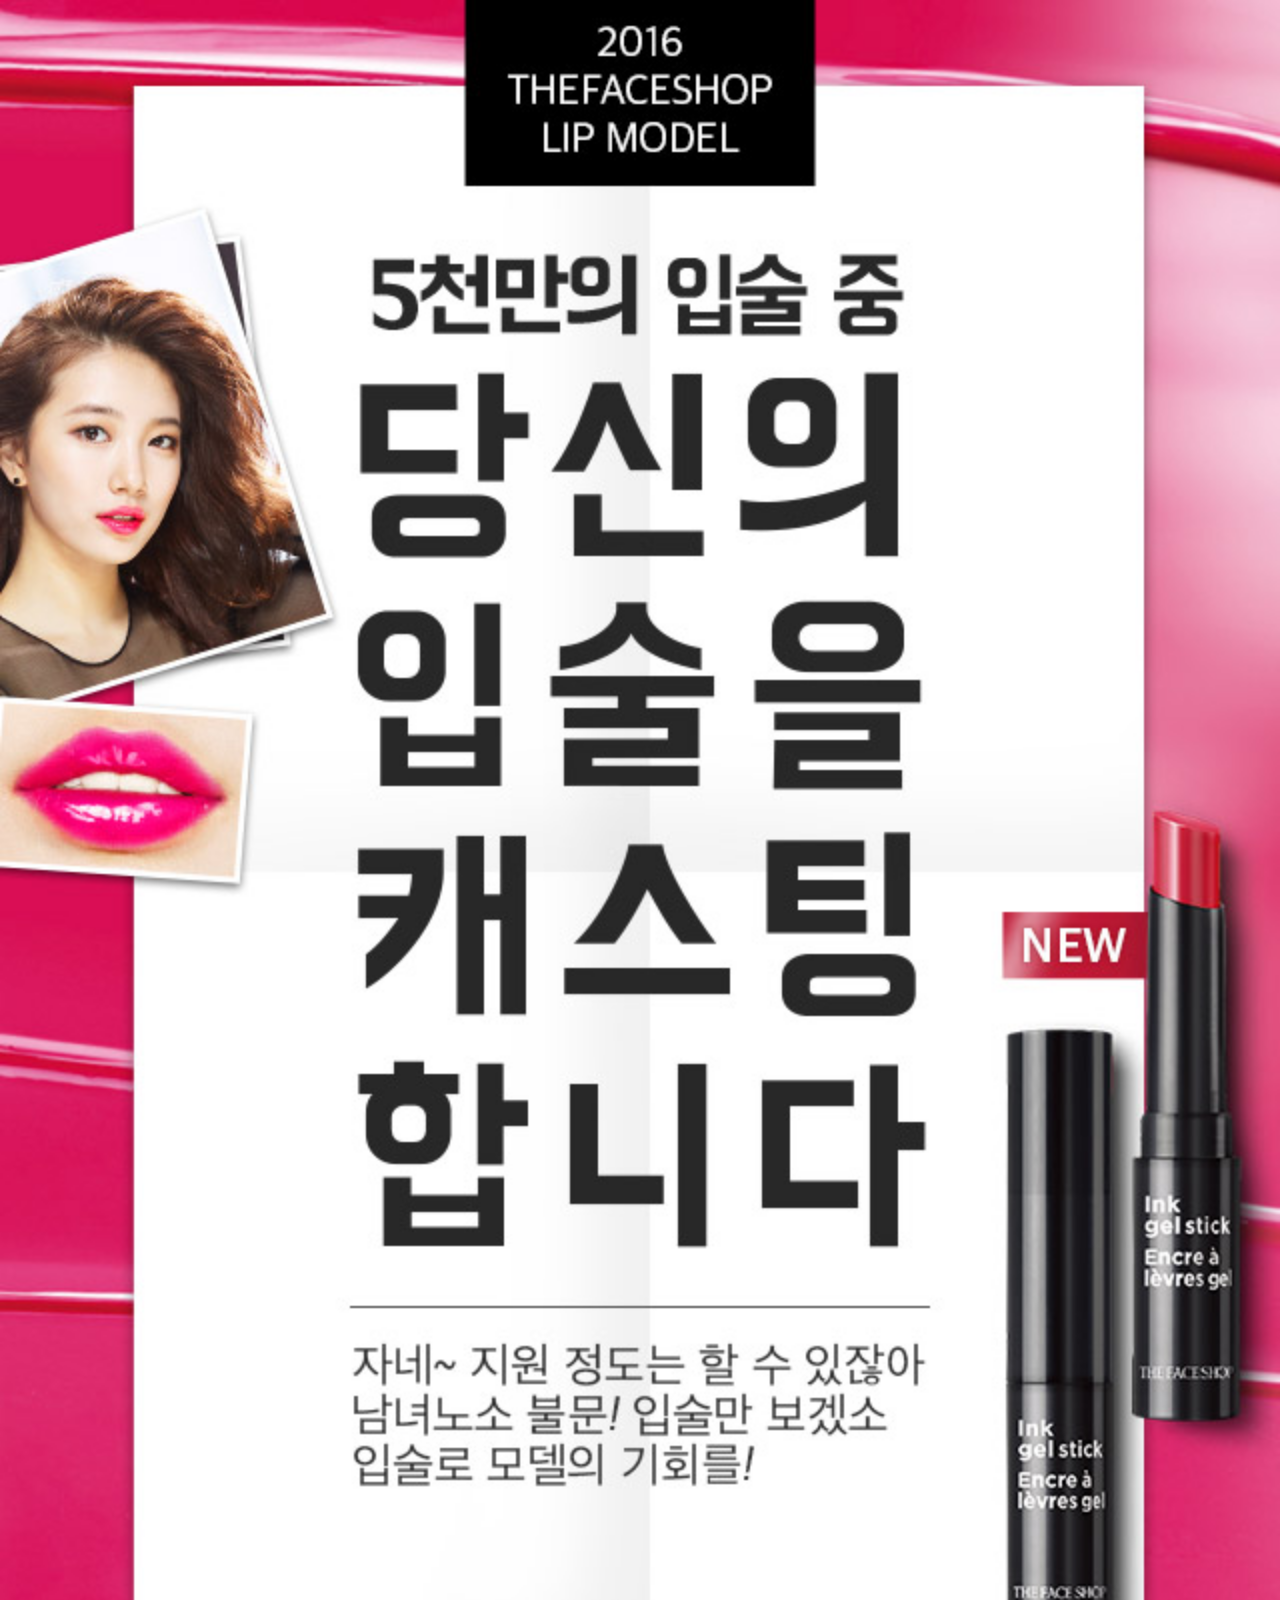
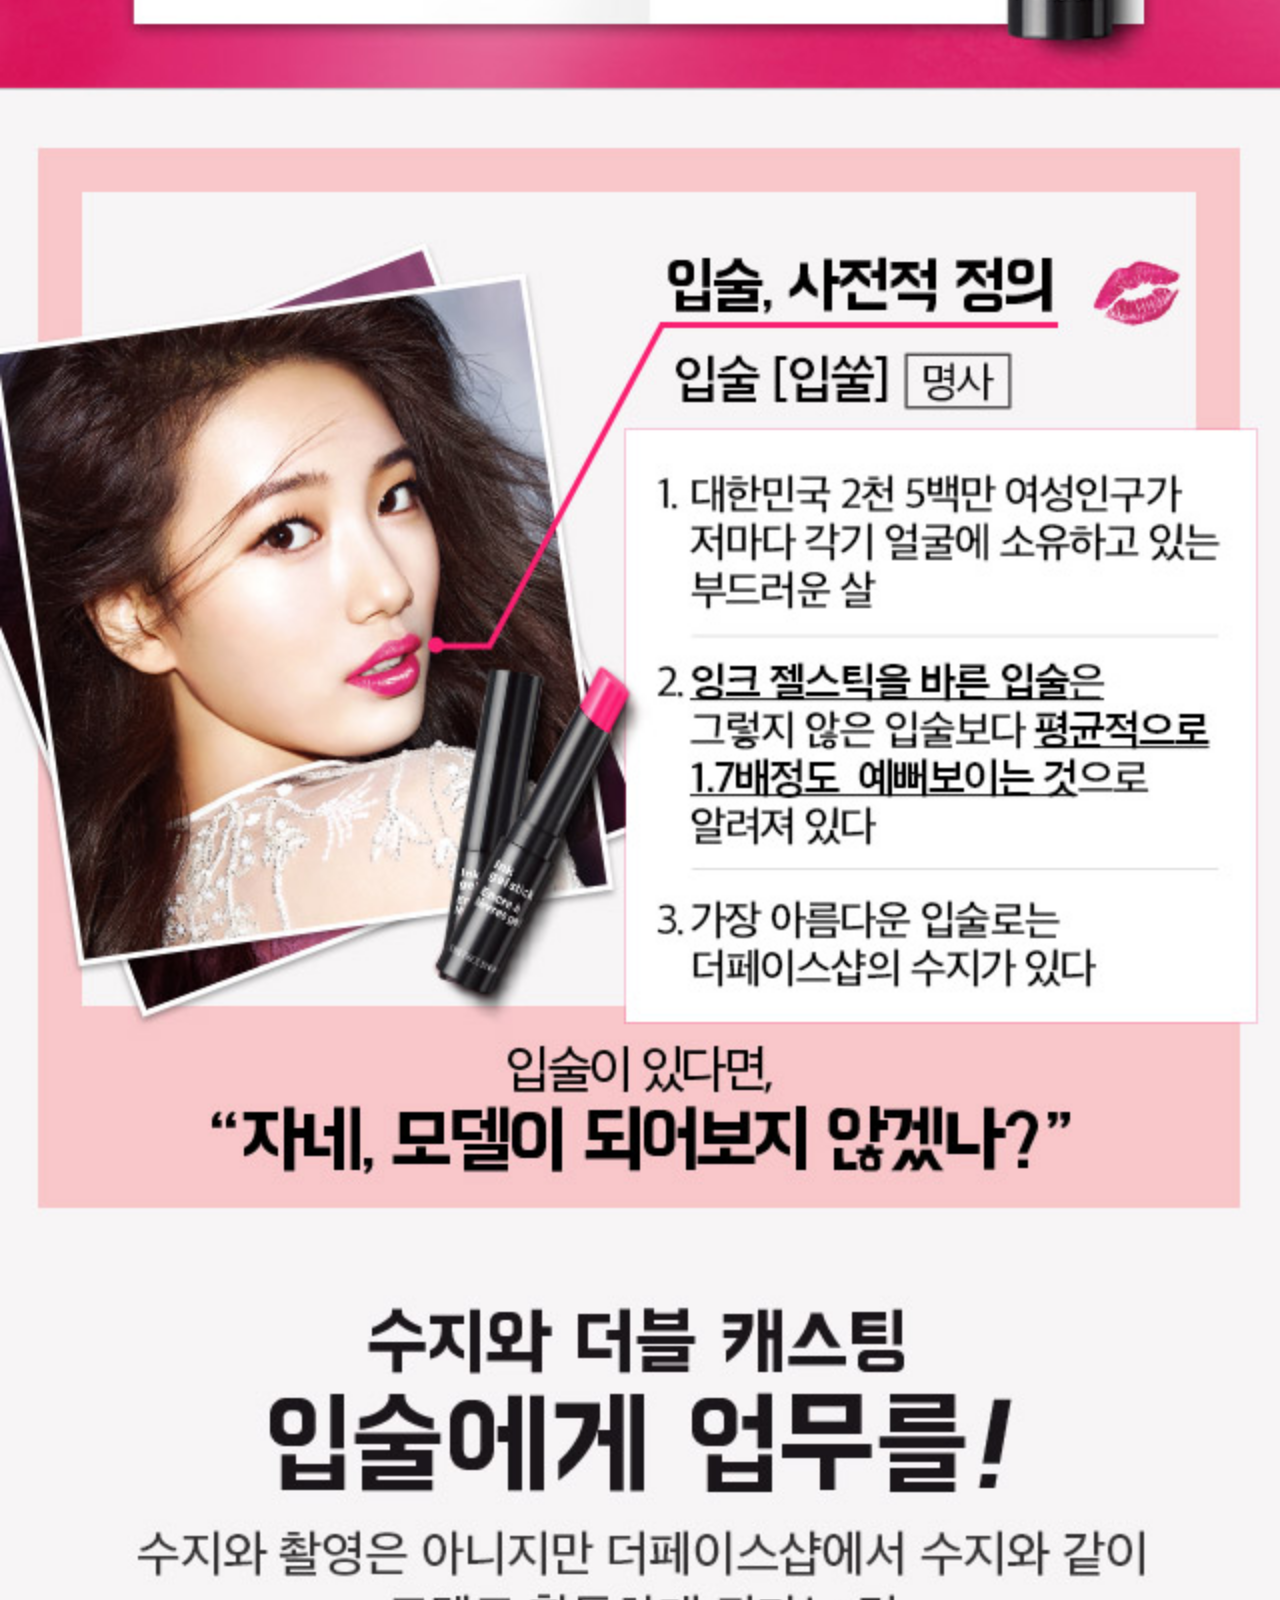
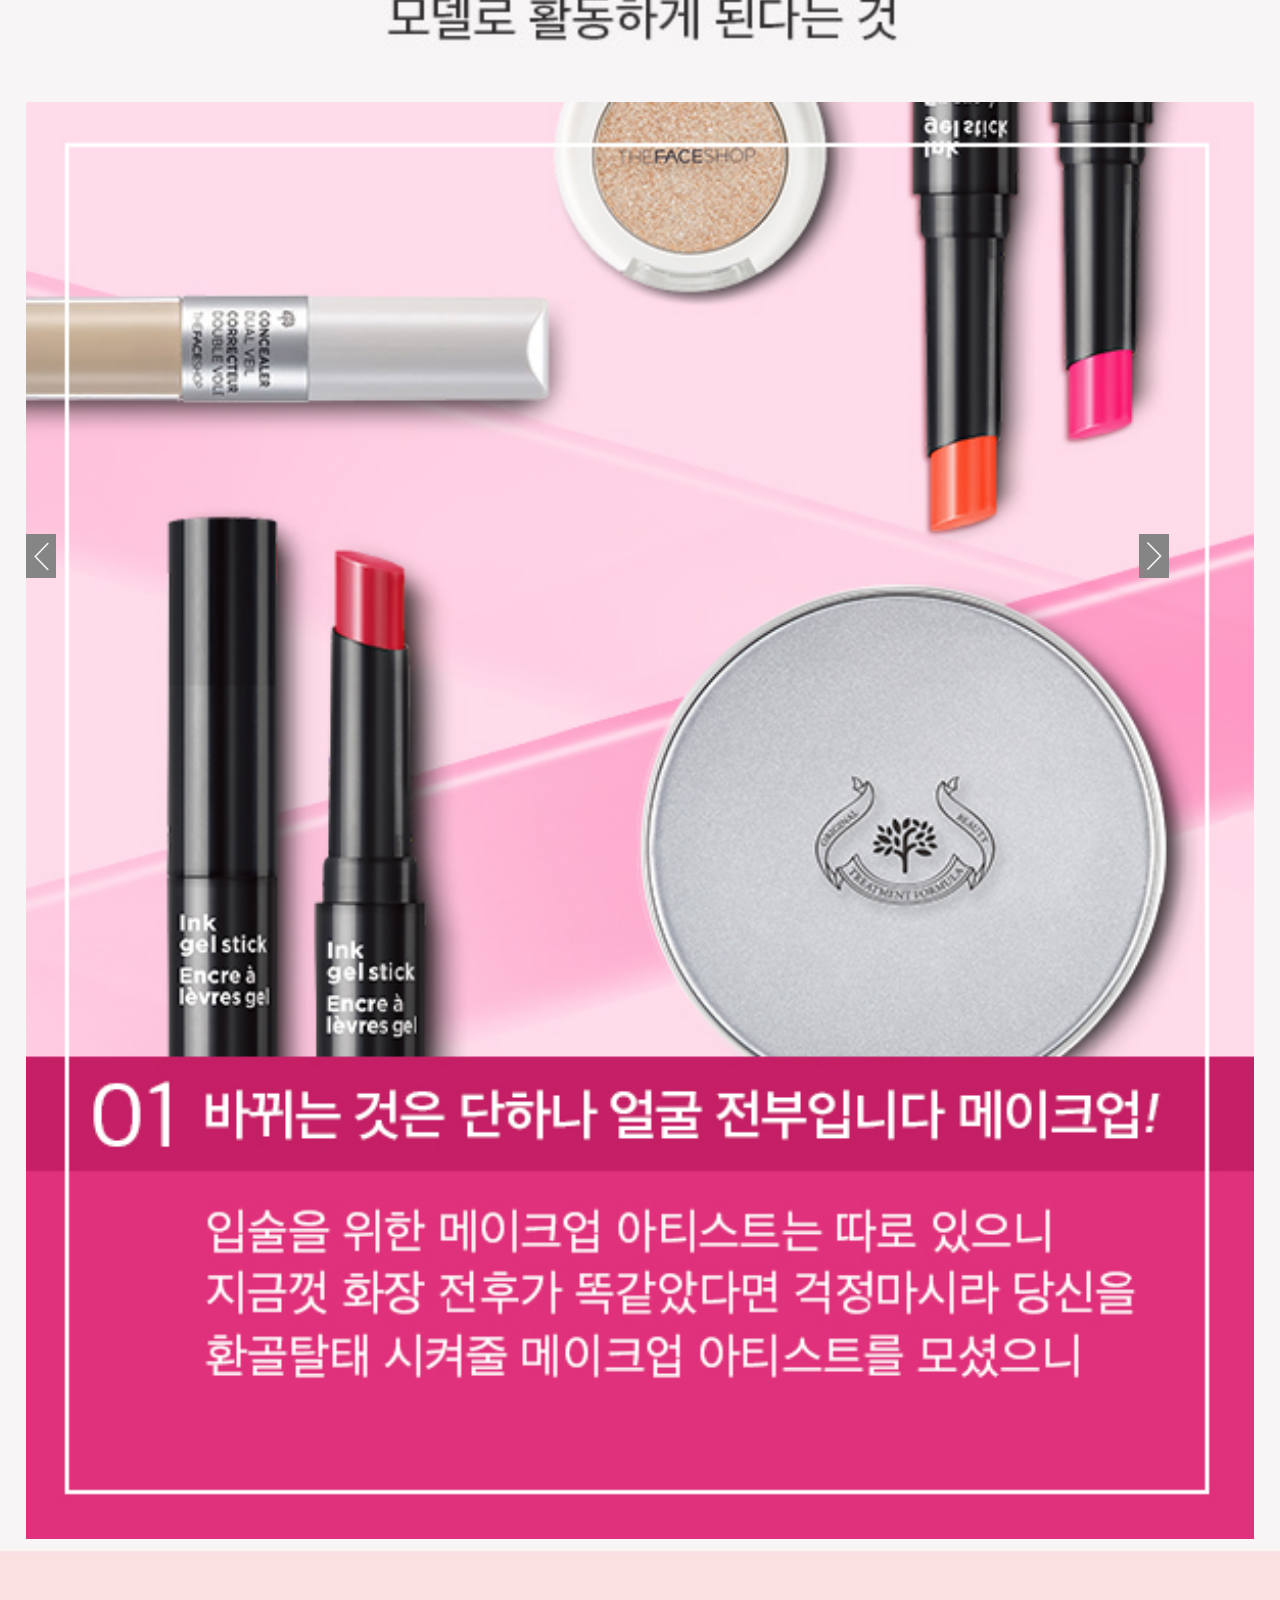
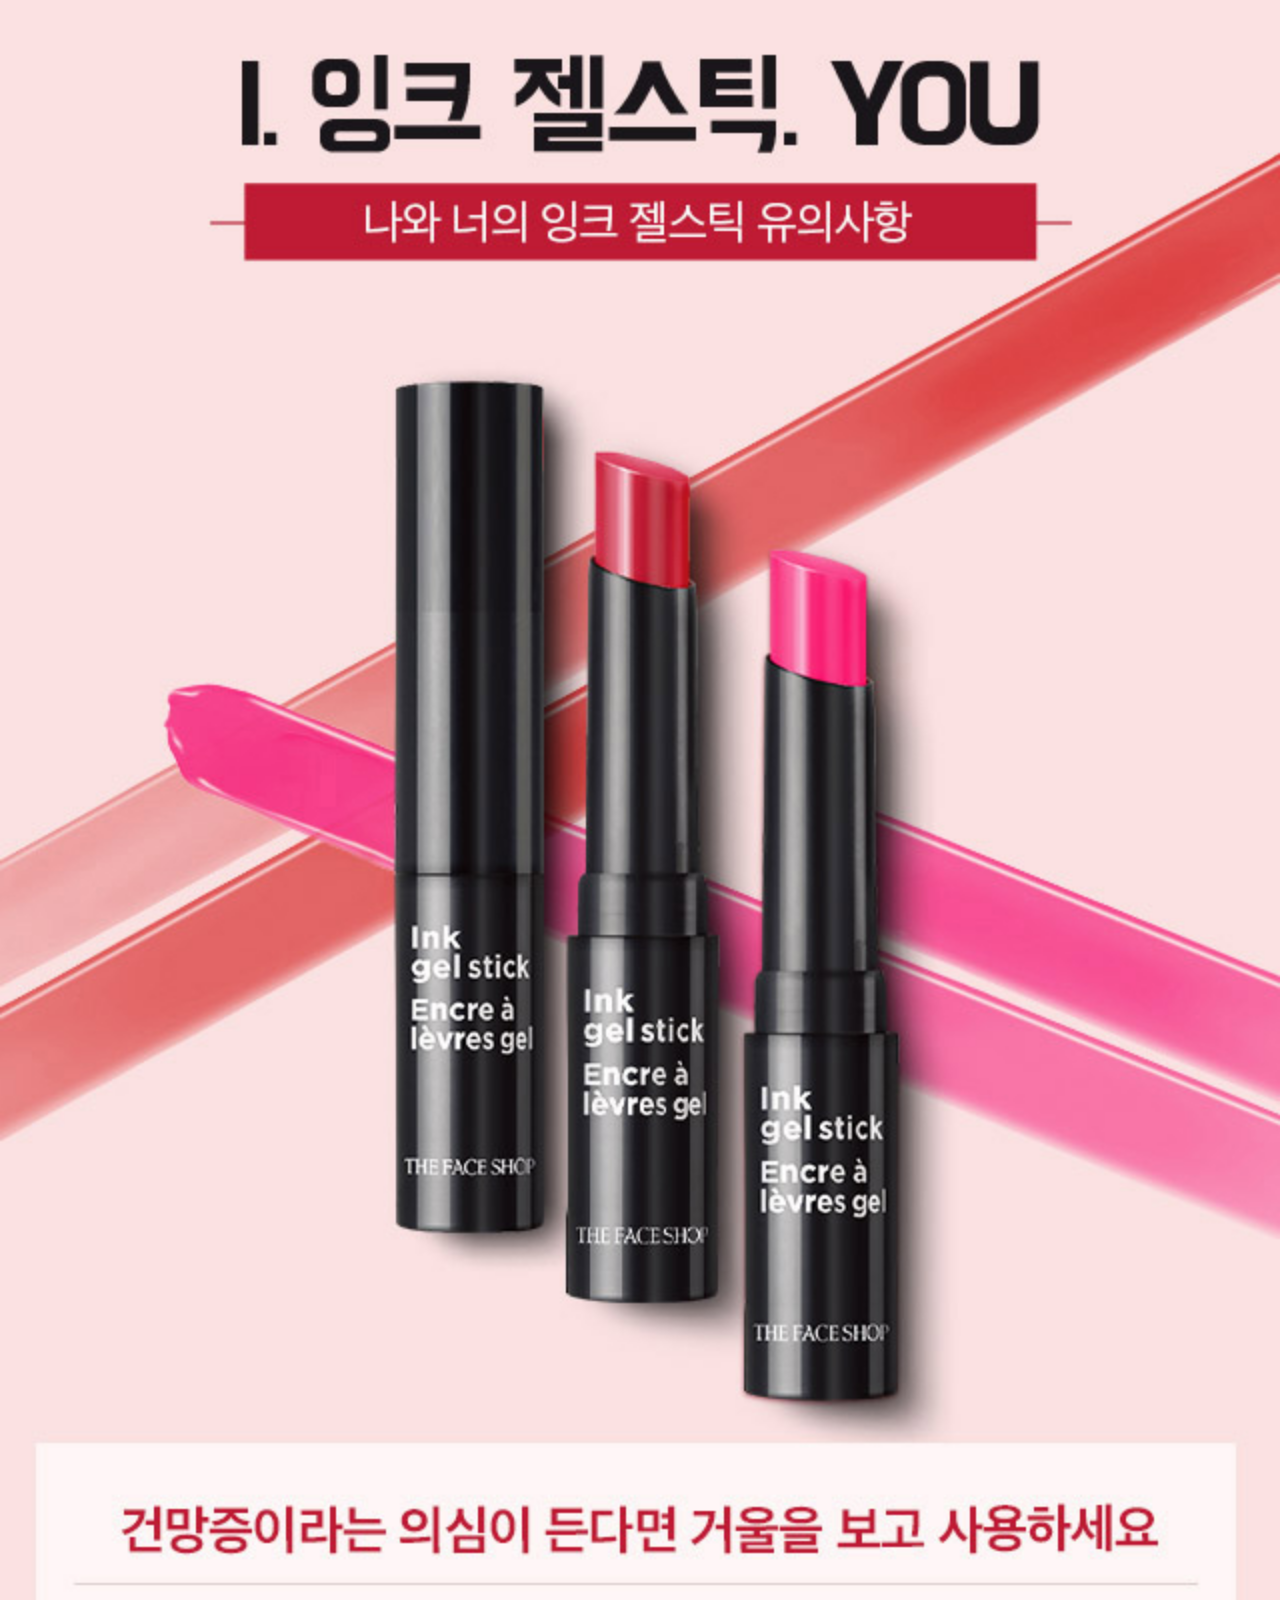
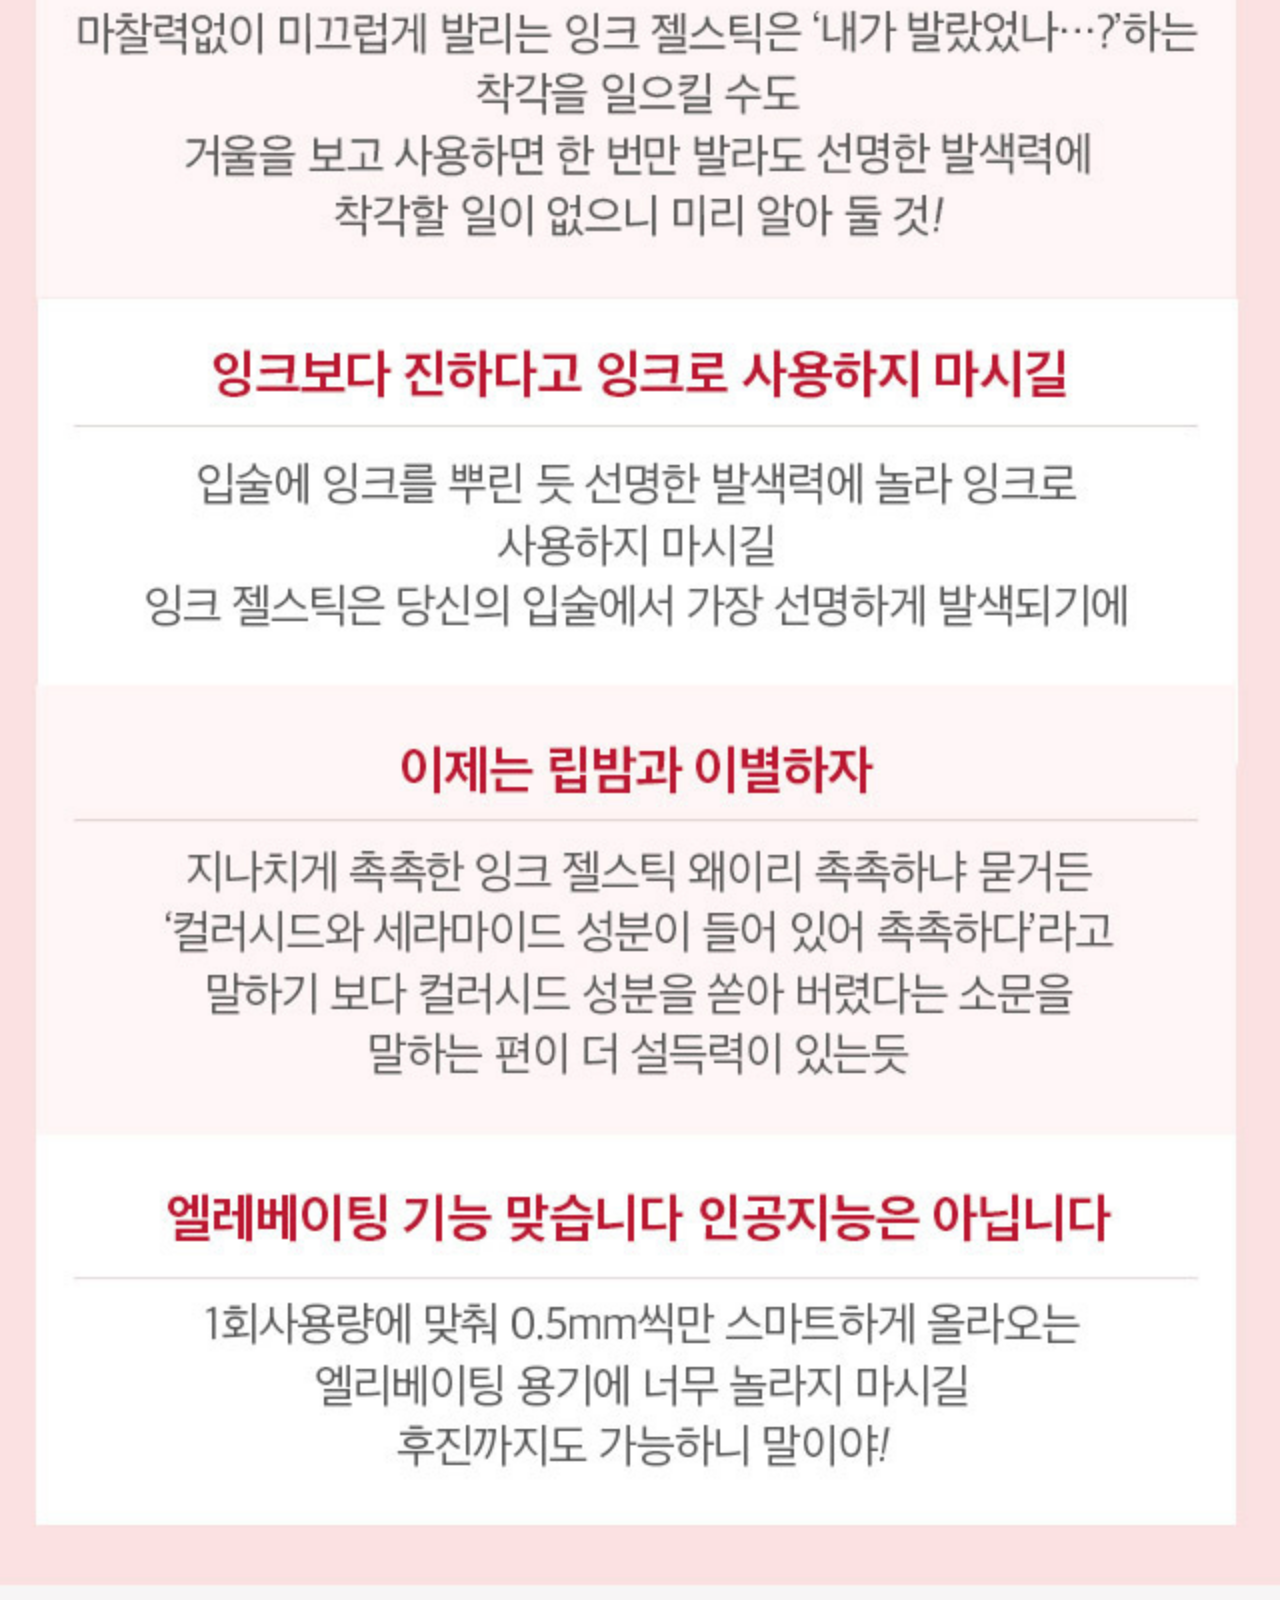
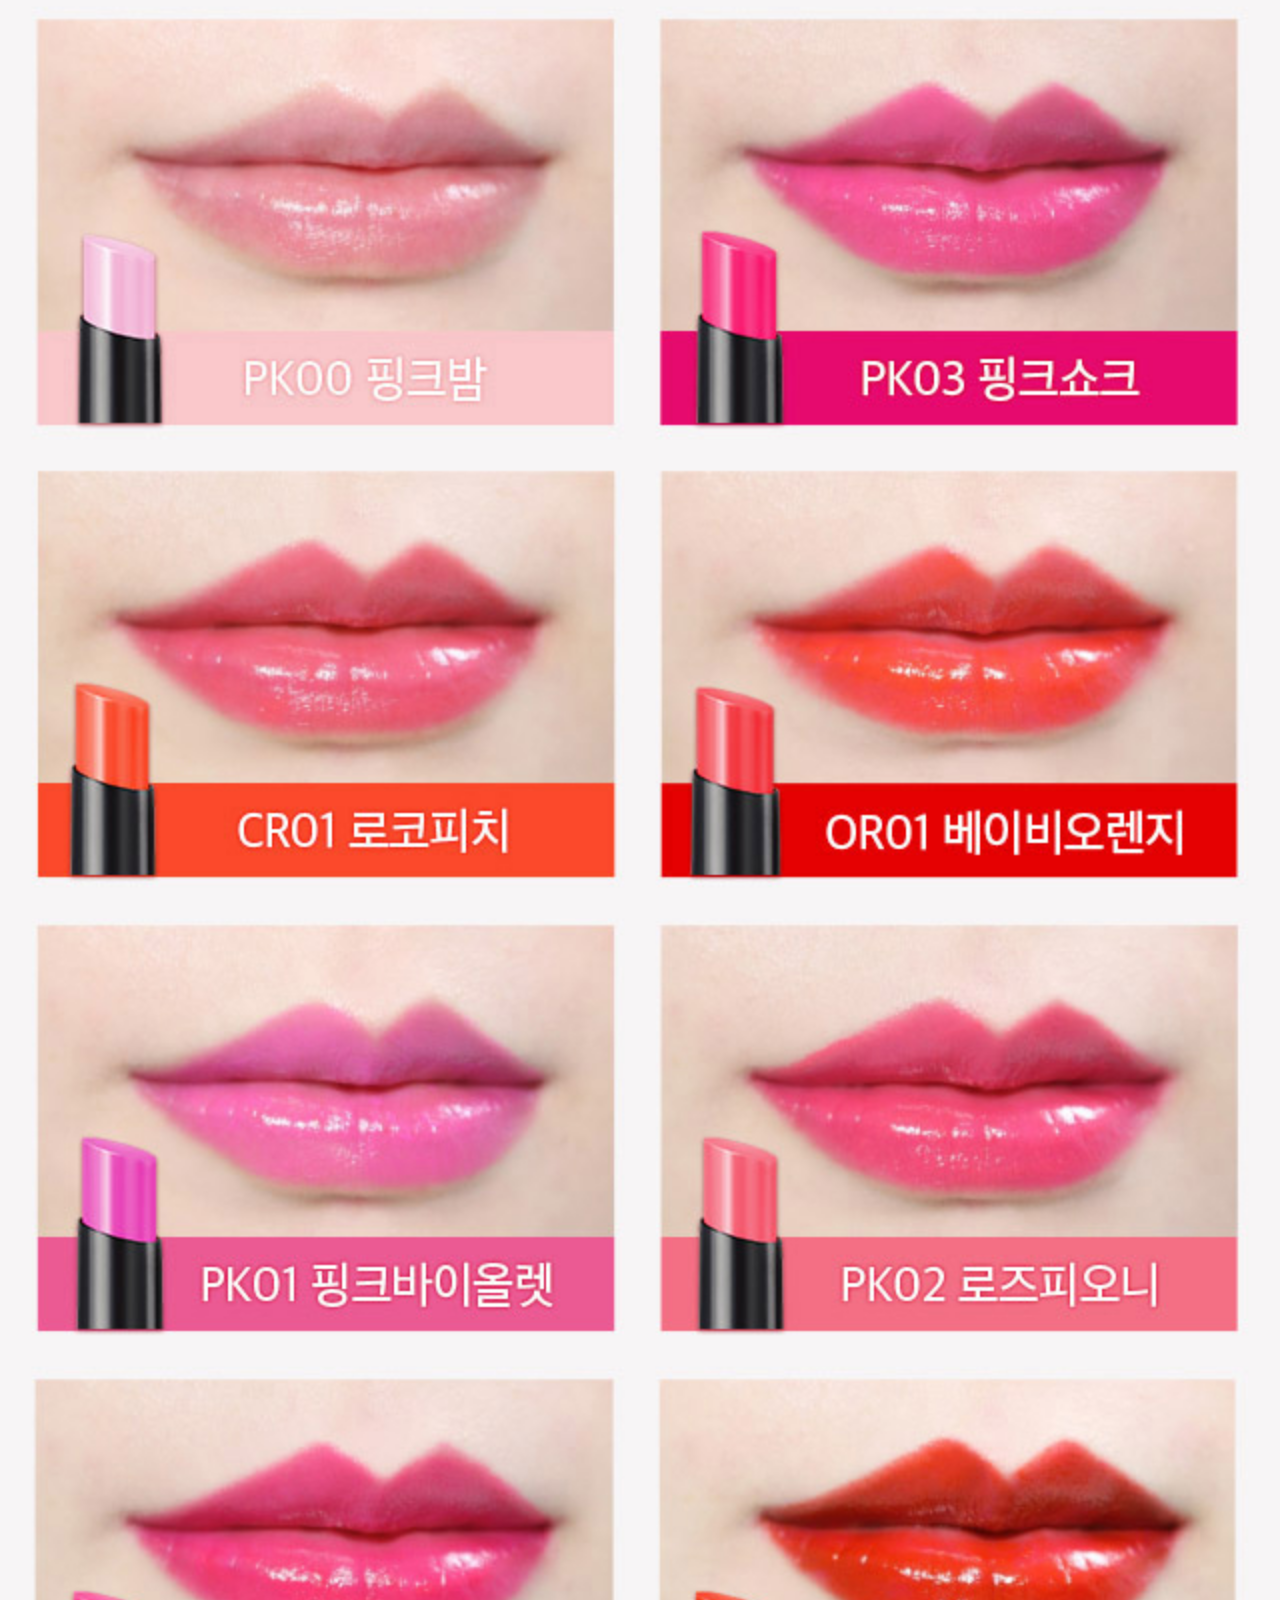
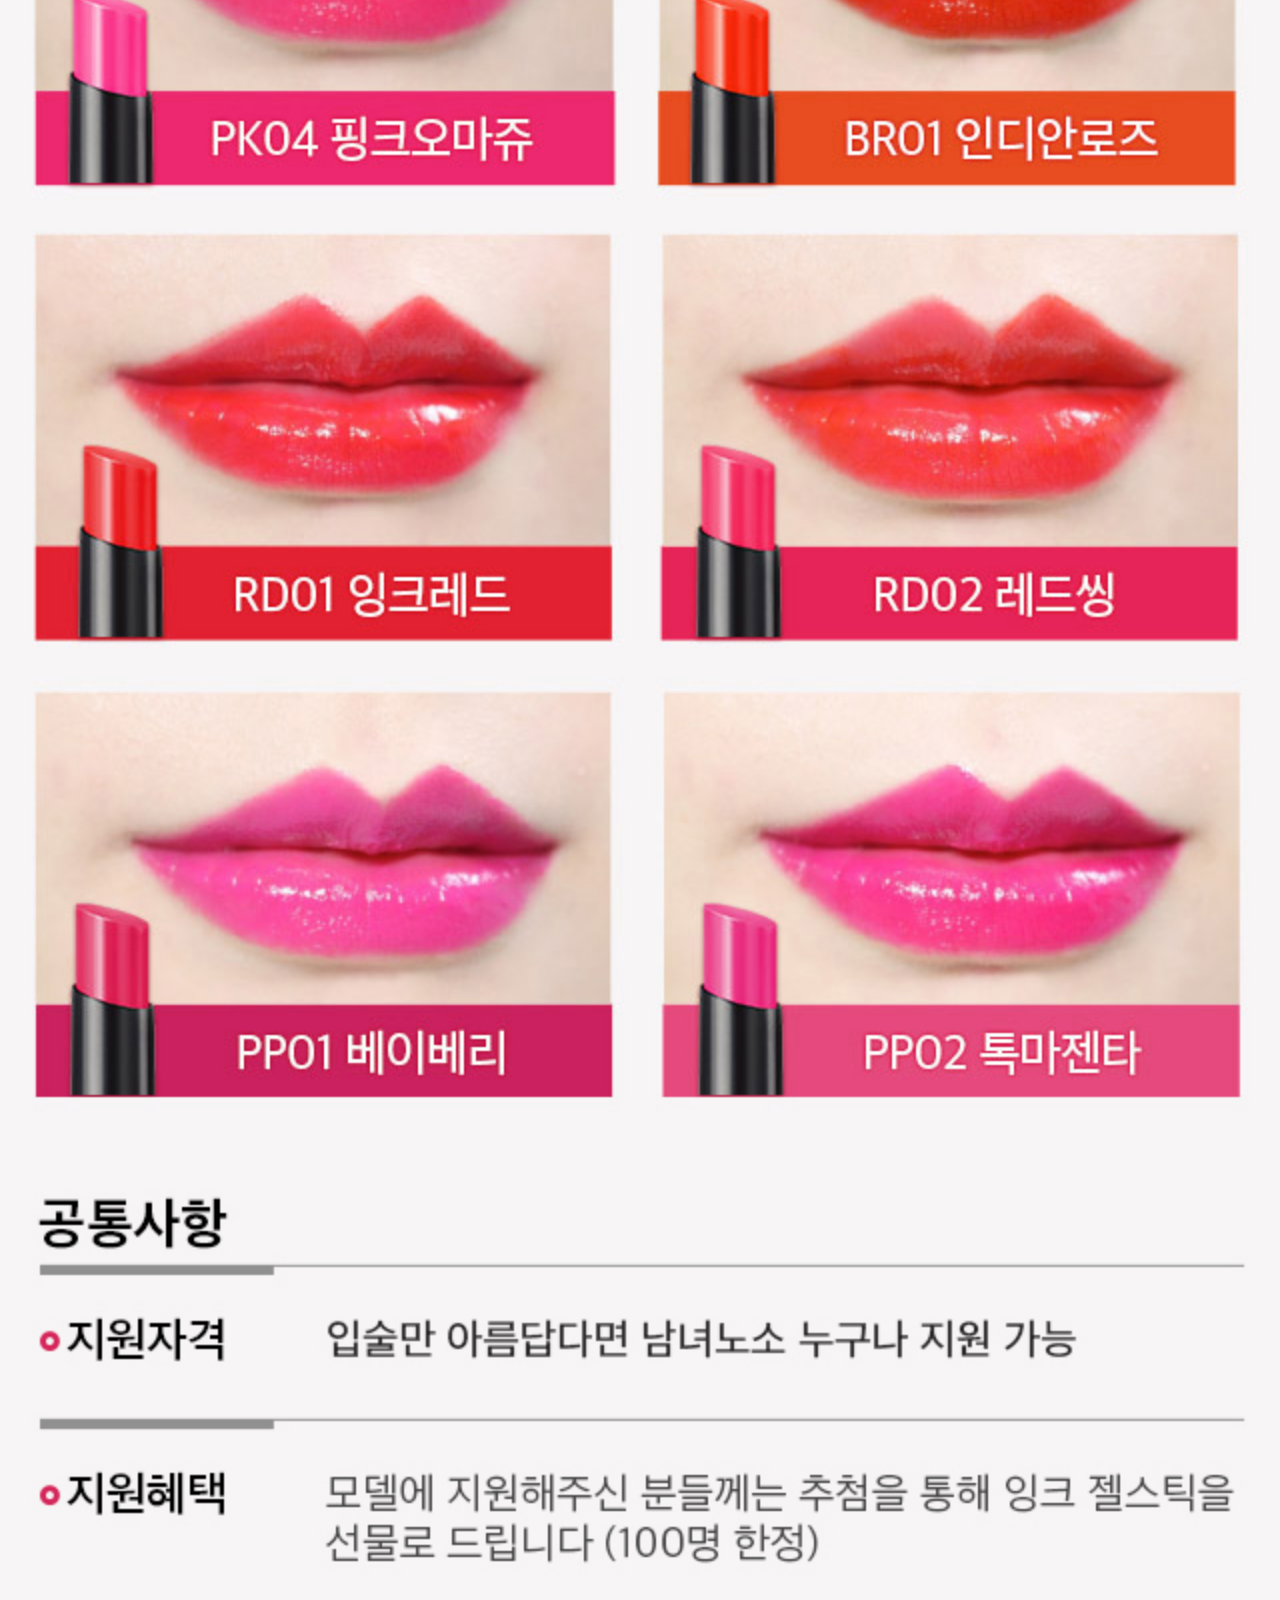
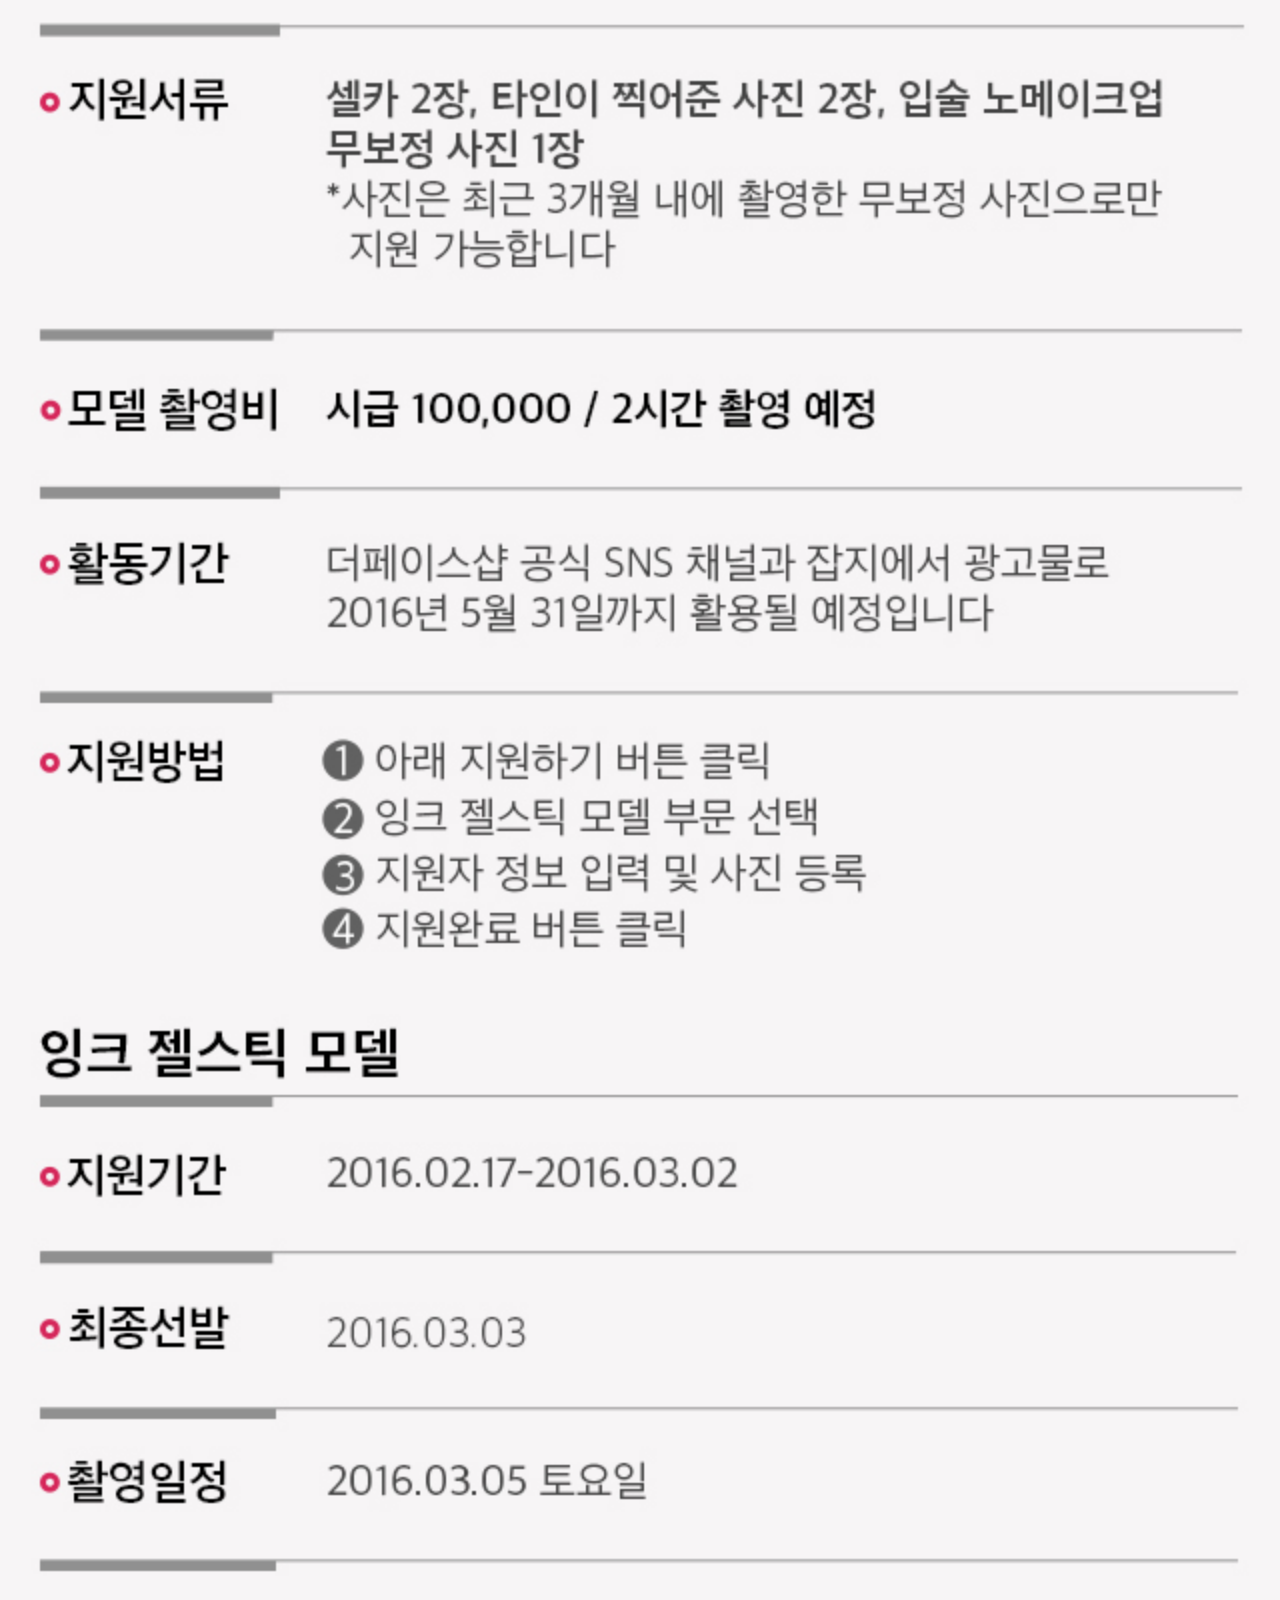
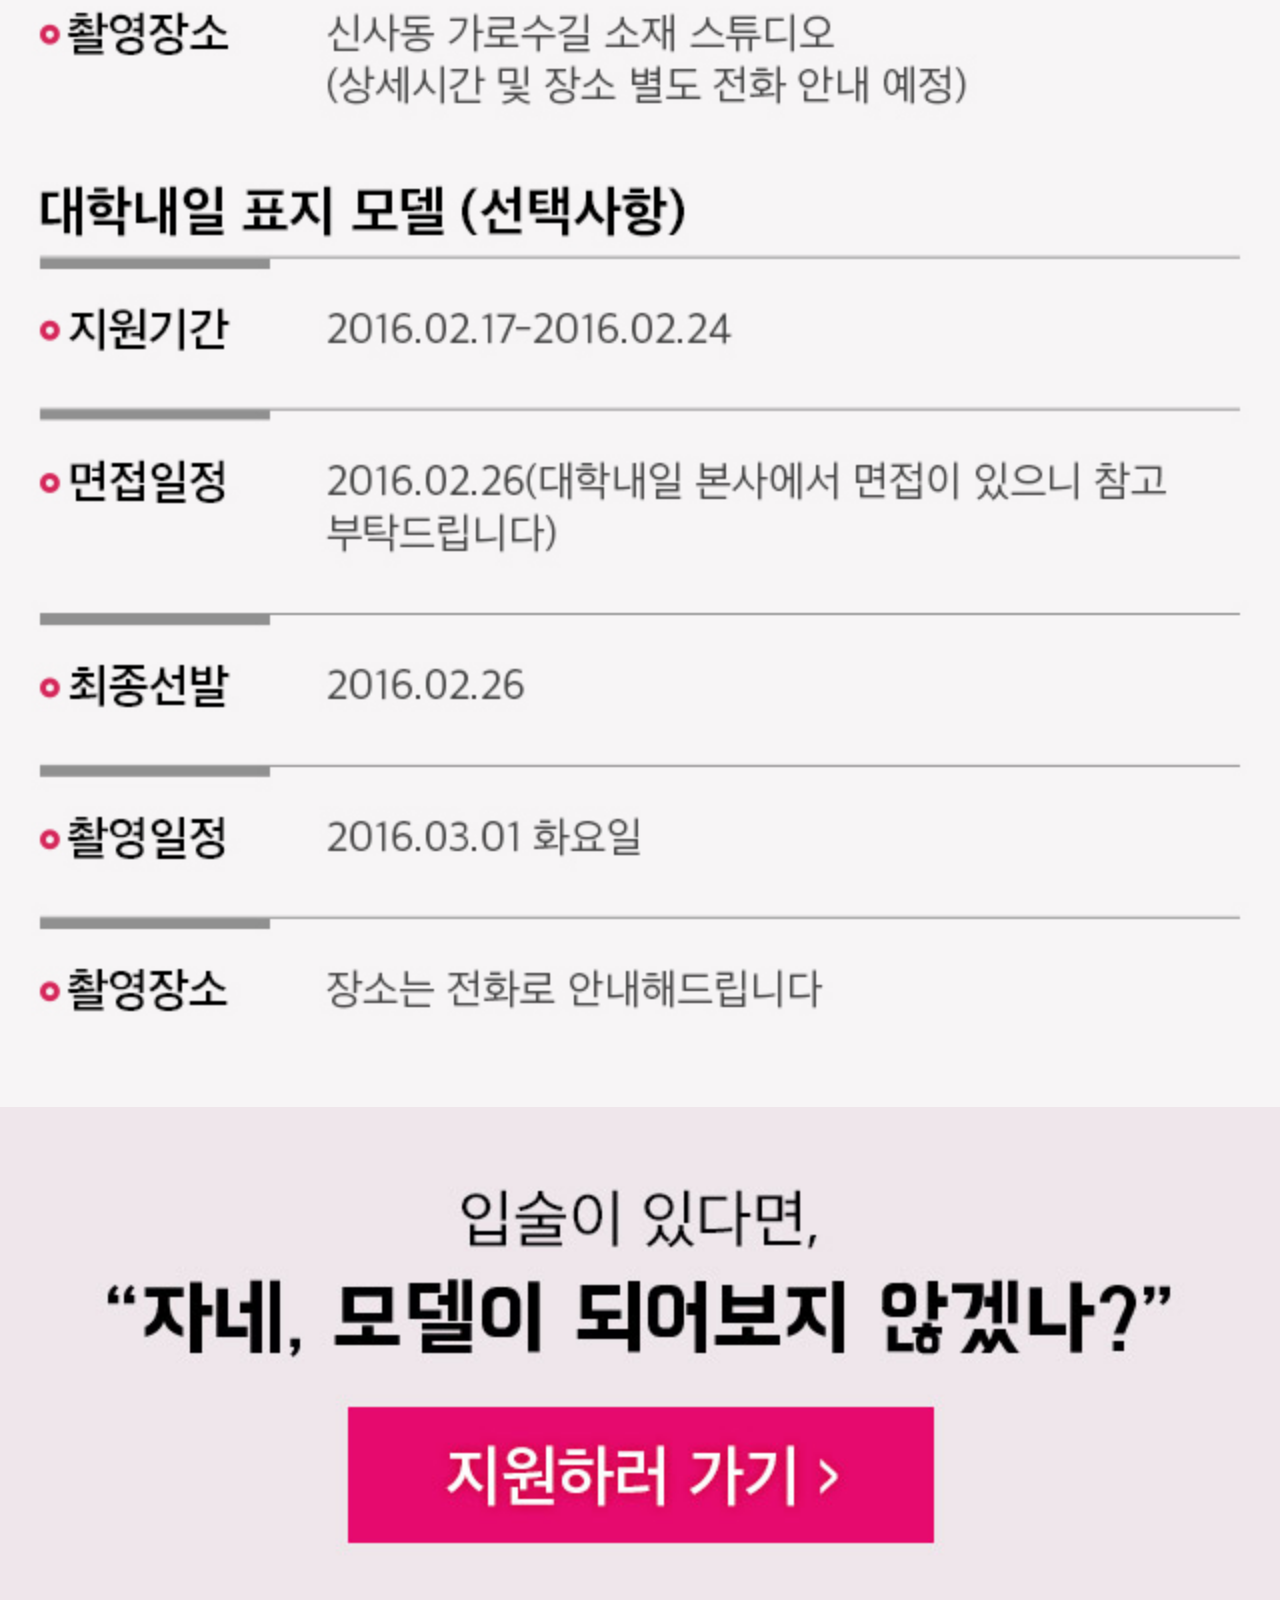
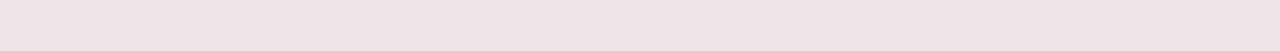
==== MOBILE/m_index.html @ a867149c "pc main" ====
<!doctype html>
<html>
<head>
<meta charset="utf-8">
<meta name="viewport"
content="width=device-width, user-scalable=yes,
initial-scale=1.0, maximum-scale=3.0"/>
<link rel="shortcut icon" type="image/x-icon" href="./img/icon/favicon.ico" />
<title>모바일 메인</title>
<!--[if lt IE 9]><script src="./js/html5shiv.js"></script><![endif]-->
<script src="js/vendor/modernizr-2.6.2.min.js"></script>
<style>
	*{
		margin:0;
		padding:0;
	}
	body{
		width:100%;
		background:#f7f5f6;
	}
	.img,
	.img img{
		width:100%;
	}
	.sec_rolling{
		position:relative;
		width:100%;
	}
	.sec_rolling .arrow{
		position:absolute;
		top:30%;
		left:2%;
		z-index:1000;
		width:30px;
	}
	.sec_rolling .arrow a{
		display:block;
	}
	.sec_rolling .arrow.right{
		left:89%;
	}
	.sec_rolling .img{
		width:96%;
		margin:0 auto;
	}
</style>
</head>

<body>
    
   
 	<div class="sec_top">
    	<div class="inner_sec_top img">
	        <img src="images/main_top.jpg" />
        </div>
    </div>
     <div class="sec_rolling">
     	<div class="arrow left"><a href="#"><img src="images/arrow_left.png" width="30" /></a></div>
        <div class="arrow right"><a href="#"><img src="images/arrow_right.png" width="30" /></a></div>
        <div class="img"><img src="images/rolling_1.jpg" /></div>
     </div>
    <div class="img">
    	<img src="images/main_detail.jpg" />
    </div>
    <div class="img" style="background:#eee6ea;">
    	<a href="#"><img src="images/main_bottom.jpg" /></a>
    </div>
    
</body>
</html>
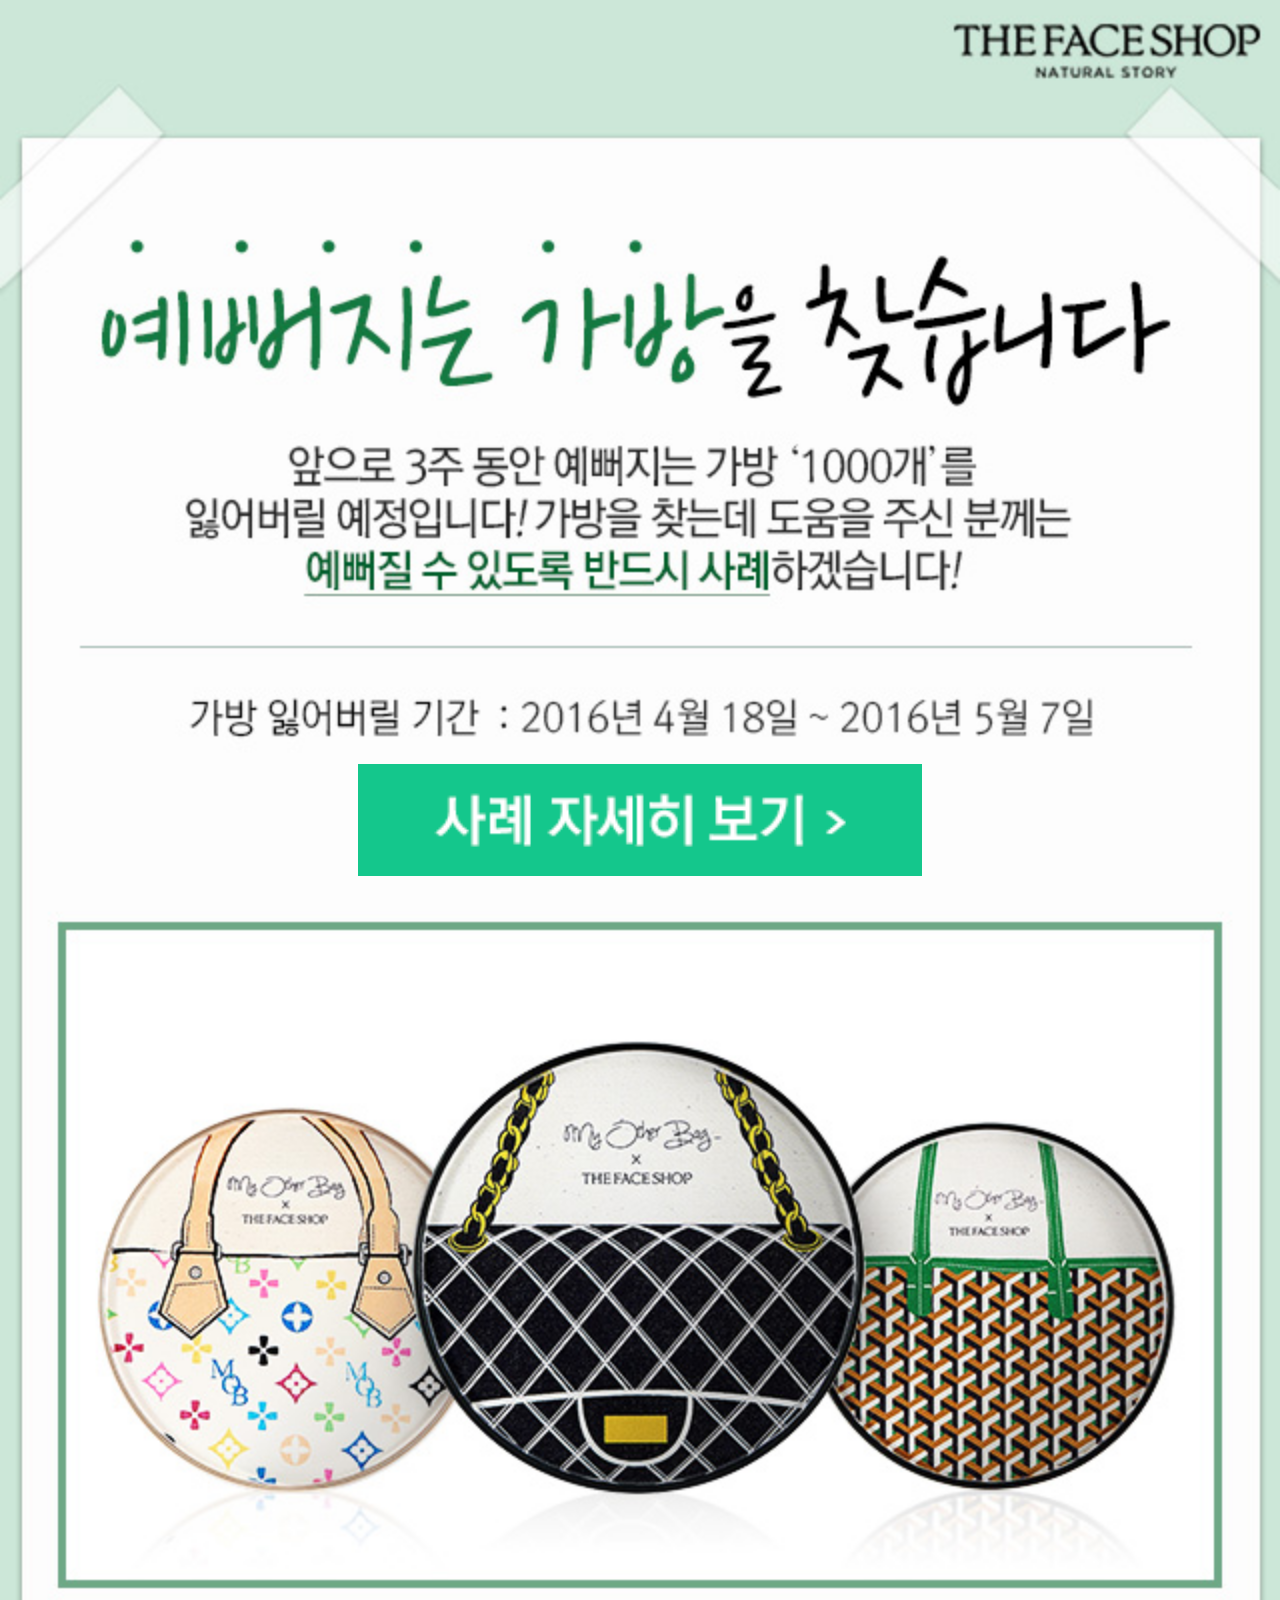
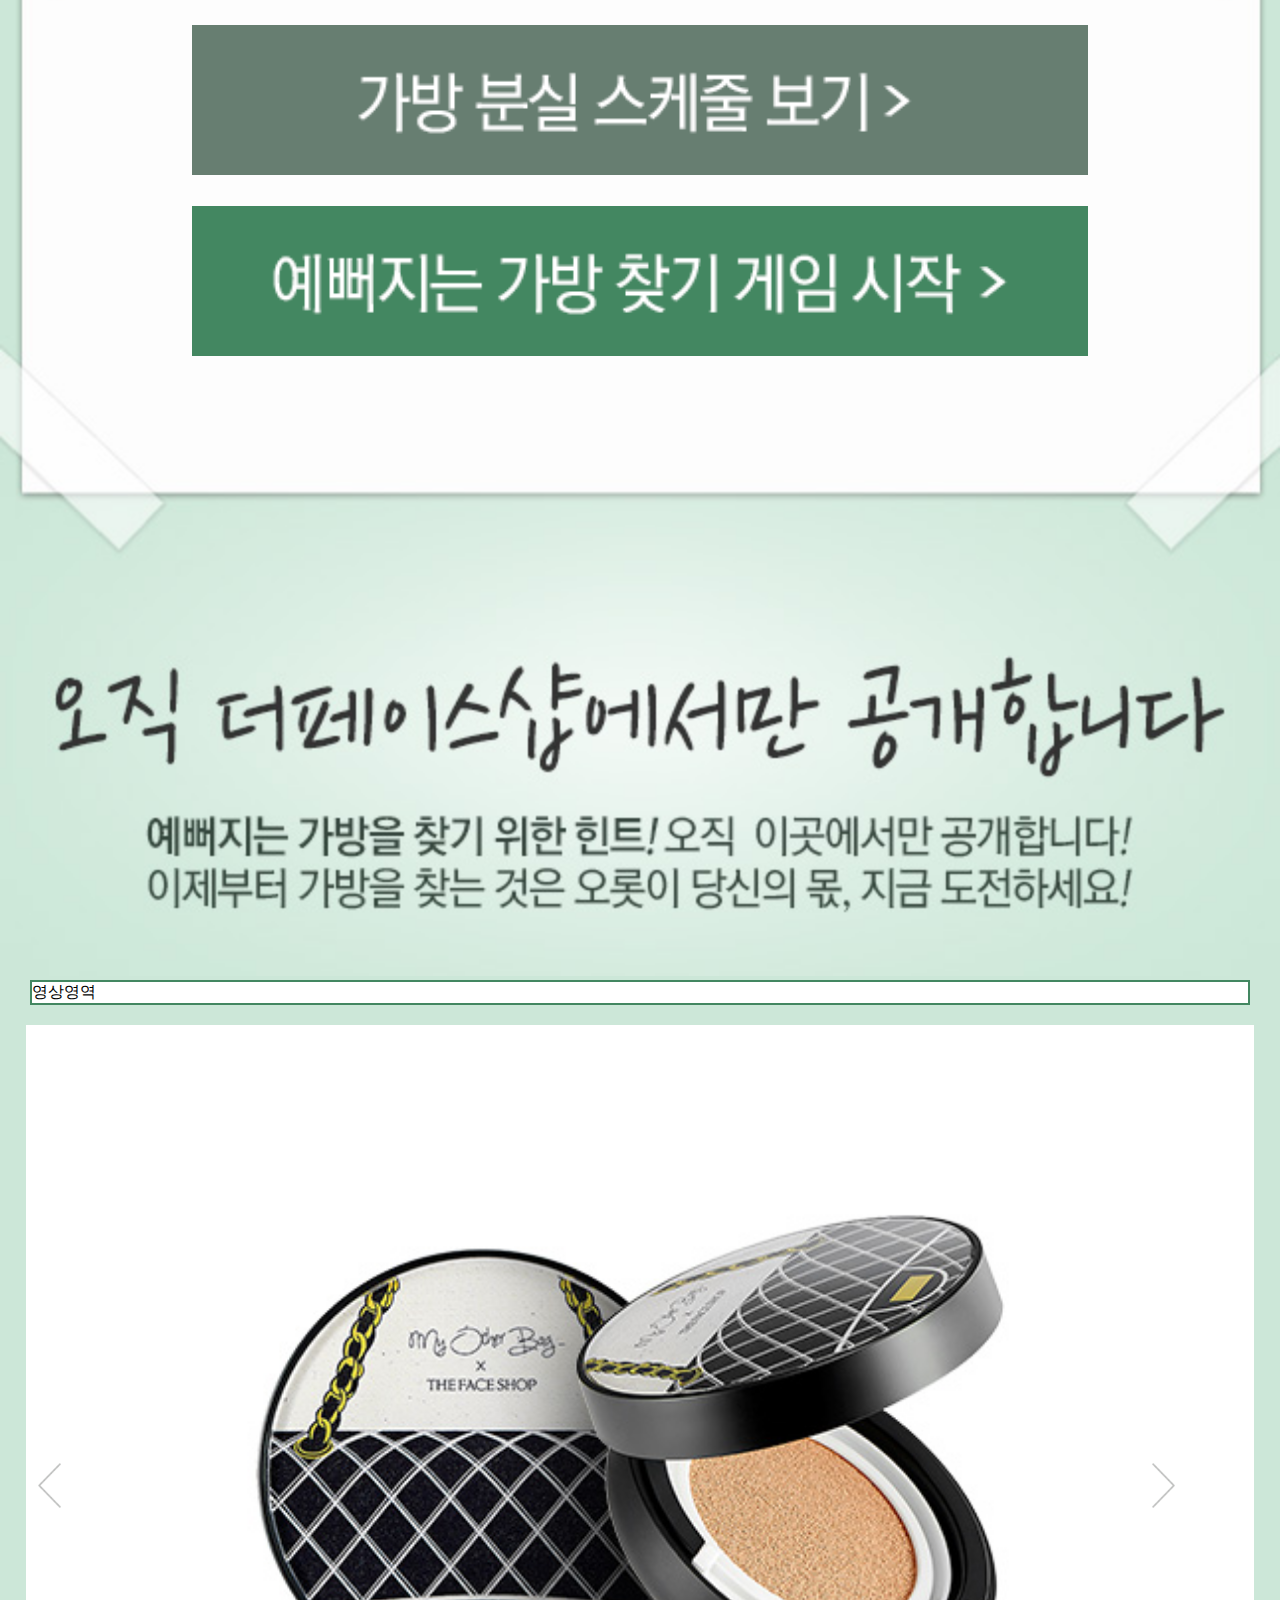
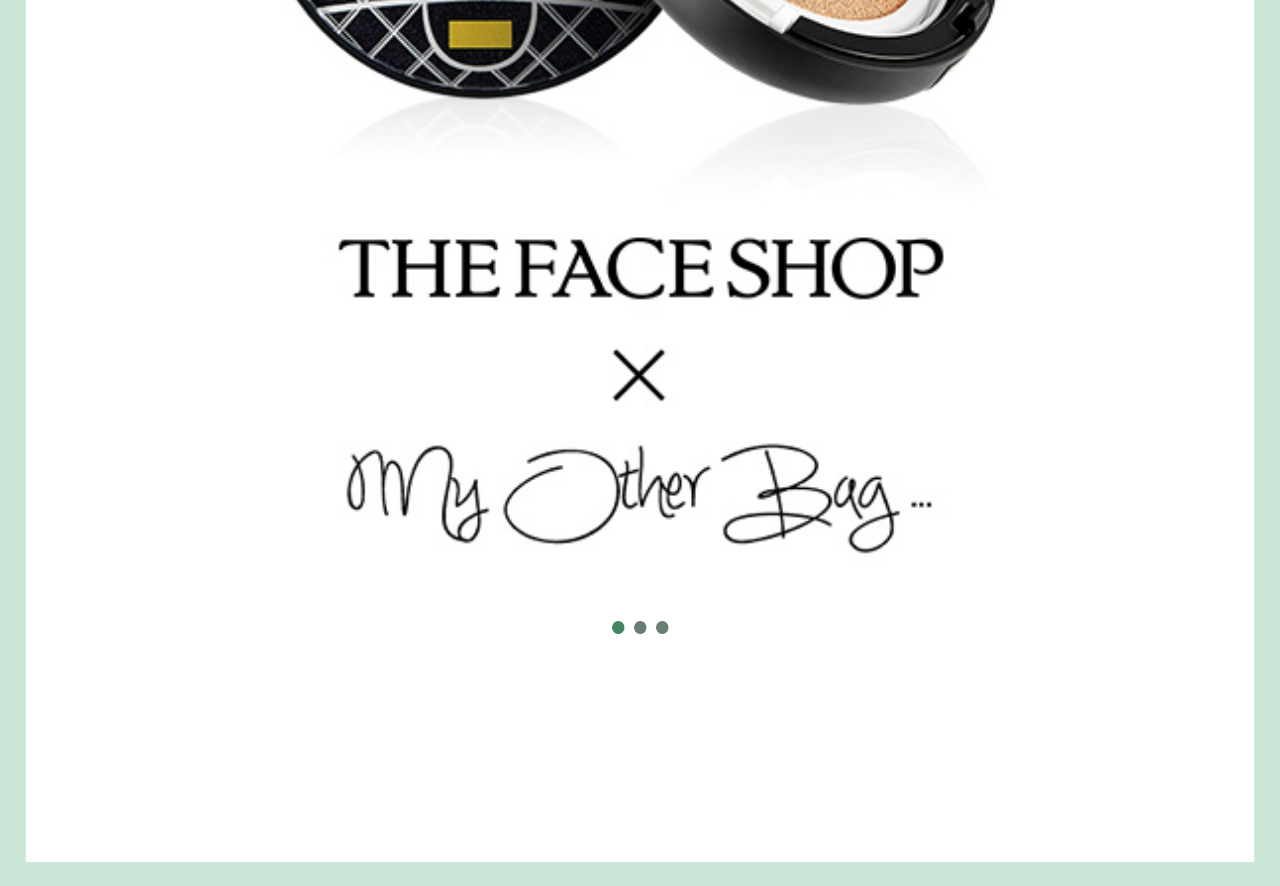
==== commit 7433bc9c: "모바일팝업" ====
--- a/MOBILE/m_index.html
+++ b/MOBILE/m_index.html
@@ -16,7 +16,7 @@
 	}
 	body{
 		width:100%;
-		background:#f7f5f6;
+		background:#cce7d8;
 	}
 	.img,
 	.img img{
@@ -25,11 +25,12 @@
 	.sec_rolling{
 		position:relative;
 		width:100%;
+		padding-bottom:20px;
 	}
 	.sec_rolling .arrow{
 		position:absolute;
 		top:30%;
-		left:2%;
+		left:3%;
 		z-index:1000;
 		width:30px;
 	}
@@ -37,11 +38,54 @@
 		display:block;
 	}
 	.sec_rolling .arrow.right{
-		left:89%;
+		left:90%;
 	}
 	.sec_rolling .img{
 		width:96%;
 		margin:0 auto;
+	}
+	.sec_rolling .dot{
+		position: absolute;
+		bottom:17%;
+		z-index:1000;
+		width:70%;
+		left:50%;
+		margin-left:-35%;
+		text-align:center;
+	}
+	
+	
+	
+	.sec_movie{
+		width:95%;
+		background:#fff;
+		margin:0 auto 20px;
+		border:2px solid #438761;
+
+	}
+	.sec_top{
+		position:relative;
+	}
+	.sec_top a{
+		position: absolute;
+	}
+	.sec_top a.btn_gift{
+		top:29.6%;
+		left:50%;
+		width:44%;
+		margin-left:-22%;
+	}
+	.sec_top a.btn_sch{
+		top:63%;
+		left:50%;
+		width:70%;
+		margin-left:-35%;
+	}
+	.sec_top a.btn_game{
+		top:70%;
+		left:50%;
+		width:70%;
+		margin-left:-35%;
 	}
 </style>
 </head>
@@ -51,20 +95,27 @@
    
  	<div class="sec_top">
     	<div class="inner_sec_top img">
+            <a href="#" class="btn_gift"><img src="images/btn_gift.png" /></a>
+            <a href="#" class="btn_sch"><img src="images/btn_sch.png" /></a>
+            <a href="#" class="btn_game"><img src="images/btn_game.png" /></a>
 	        <img src="images/main_top.jpg" />
         </div>
     </div>
+    <div class="sec_movie">
+    영상영역
+    </div>
      <div class="sec_rolling">
-     	<div class="arrow left"><a href="#"><img src="images/arrow_left.png" width="30" /></a></div>
-        <div class="arrow right"><a href="#"><img src="images/arrow_right.png" width="30" /></a></div>
+     
+     	<div class="dot">
+        	<img src="images/dot_select.png" width="18" alt=""/>
+	        <img src="images/dot_unselect.png" width="18" alt=""/>
+            <img src="images/dot_unselect.png" width="18" alt=""/>
+        </div>
+     
+     	<div class="arrow left"><a href="#"><img src="images/arrow_left.png" width="23" /></a></div>
+        <div class="arrow right"><a href="#"><img src="images/arrow_right.png" width="23" /></a></div>
         <div class="img"><img src="images/rolling_1.jpg" /></div>
      </div>
-    <div class="img">
-    	<img src="images/main_detail.jpg" />
-    </div>
-    <div class="img" style="background:#eee6ea;">
-    	<a href="#"><img src="images/main_bottom.jpg" /></a>
-    </div>
     
 </body>
 </html>
